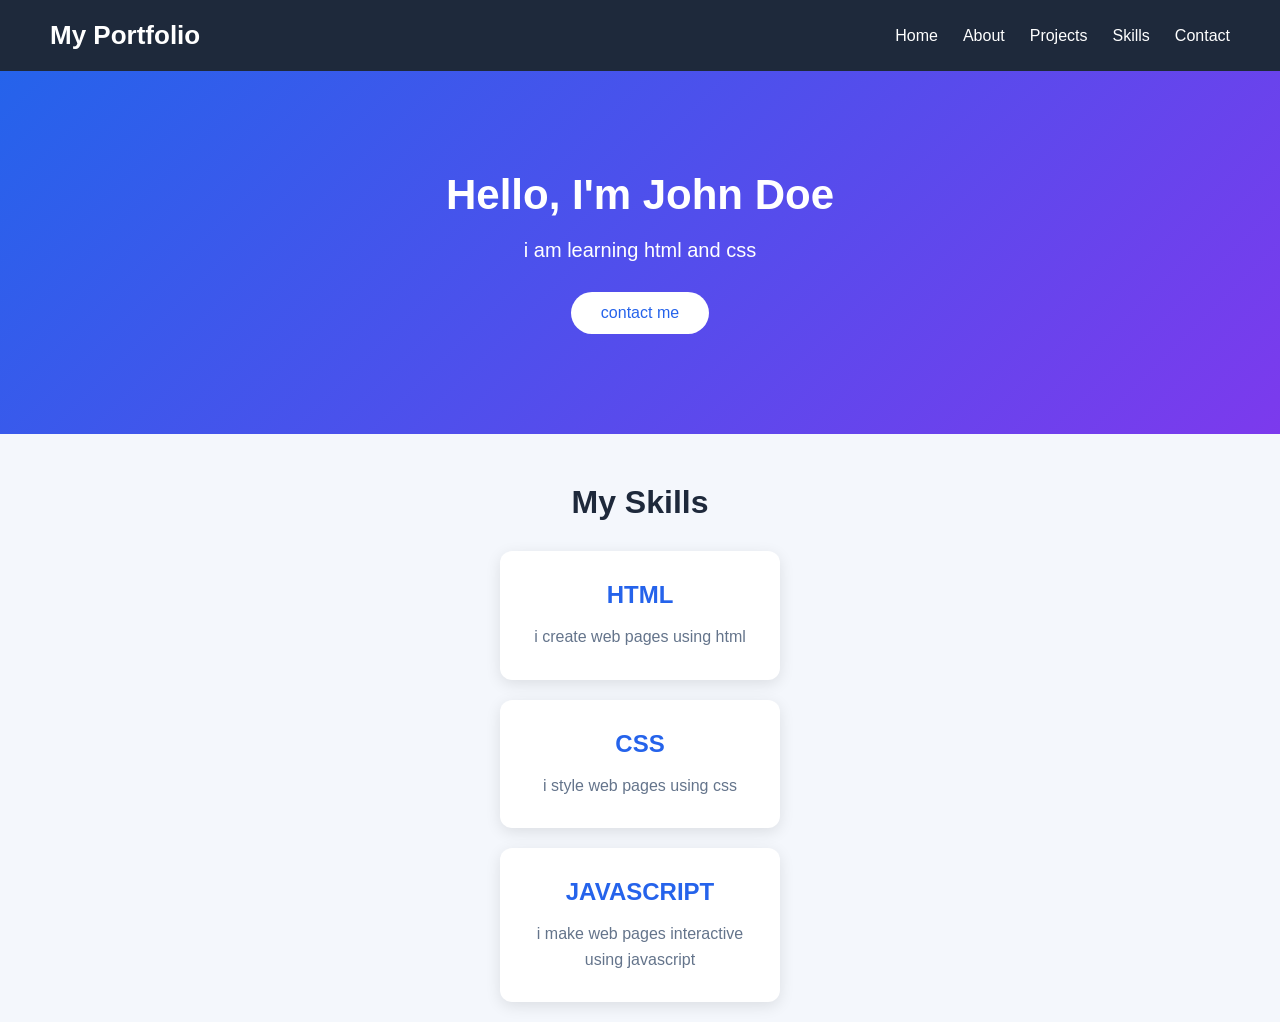
==== frontend/index.html @ a8ea65db "index.htmk" ====
<!-- <!-- <!-- <h1>hii good morning student</h1>
<h2>Welcome to our website</h2>
<h3>We are glad to have you here</h3>
<h4>Feel free to explore and learn</h4>
<h5>Don't hesitate to reach out if you have any questions</h5>
<h6>Thank you for visiting!</h6>


<h1>about me</h1>

<p>I am a student learning web development.Web technology refers to the tools, programming languages, and techniques used to create, develop, and maintain websites and web applications.

1. Basic Web Technologies
HTML (HyperText Markup Language): Used to create the structure of web pages.

CSS (Cascading Style Sheets): Used to design and style web pages.

JavaScript: Used to make web pages interactive and dynamic.

PHP: A server-side scripting language used for web development.

Python: Used for backend development and web applications.

SQL: Used to store and manage data in databases.</p>

<h1>my favorite food</h1>
<img src="c:\Users\Admin\Downloads\img.webp" alt="Favorite Food" width="500" height="300">

<h1>student profile</h1>
<button onclick="alert('login clicked!')">Login</button>

<h1>Welcome to the student portal</h1>
<label for="name">Enter your name:</label>
<input type="text" id="name" name="name">
<br>
<label for="email">Enter your email:</label>
<input type="email" id="email" name="email">
<label for="dob">Enter date of birth:</label>
<input type="date" id="dob" name="dob">
<br>
<label for="gender">Enter your gender:</label>
<input type="radio" id="male" name="gender" value="male">
<label for="male">Male</label>
<input type="radio" id="female" name="gender" value="female">
<label for="female">Female</label>
<br>
<br>
<label for="password">Enter your password:</label>
<input type="password" id="password" name="password">
<br>

<label for="confirm-password">Confirm your password:</label>
<input type="password" id="confirm-password" name="confirm-password">
<br>
<button onclick="alert('Registration successful!')">Register</button>
<br>
<br>
<label for="number">Enter your number:</label>
<input type="tel" id="number" name="number">
<br>

<button onclick="alert('form submitted!')">Submit</button>

<h1>student marks</h1>
<table border="2">
  <tr>
    <th>Subject</th>
    <th>Marks</th>
  </tr>
  <tr>
    <td>Mathematics</td>
    <td>95</td>
  </tr>
  <tr>
    <td>Science</td>
    <td>90</td>
  </tr>
  <tr>
    <td>English</td>
    <td>85</td>
  </tr>
  <tr>
    <td>History</td>
    <td>80</td>
  </tr>
  <tr>
    <td>Geography</td>
    <td>75</td>
  </tr>
</table>



<!DOCTYPE html>
<html>
<head>
    <title>Student Marks</title>

    <style>
        h1 {
            color: blue;
            text-align: center;
        }

        table {
            width: 60%;
            margin: auto;
            border-collapse: collapse;
        }

        th {
            background-color: lightblue;
        }

        th, td {
            border: 1px solid black;
            padding: 10px;
            text-align: center;
        }
    </style>
</head>

<body>

    <h1>Student Marks Sheet</h1>

    <table>
        <tr>
            <th>Subject</th>
            <th>Marks</th>
        </tr>
        <tr>
            <td>English</td>
            <td>85</td>
        </tr>
        <tr>
            <td>Maths</td>
            <td>90</td>
        </tr>
        <tr>
            <td>Science</td>
            <td>80</td>
        </tr>
        <tr>
            <td>Total</td>
            <td>255</td>
        </tr>
    </table>

</body>
</html>

<!DOCTYPE html>
<html>
<head>
    <title>Student Marks</title>
    <link rel="stylesheet" href="style.css">
</head>

<body>

    <h1>Student Marks Sheet</h1>

    <table>
        <tr>
            <th>Subject</th>
            <th>Marks</th>
        </tr>
        <tr>
            <td>English</td>
            <td>85</td>
        </tr>
        <tr>
            <td>Maths</td>
            <td>90</td>
        </tr>
        <tr>
            <td>Science</td>
            <td>80</td>
        </tr>
        <tr>
            <td>Total</td>
            <td>255</td>
        </tr>
    </table>

</body>
</html> -->

<!-- <!DOCTYPE html>
<html lang="en">
<head>
    <meta charset="UTF-8">
    <meta name="viewport" content="width=device-width, initial-scale=1.0">
    <title>Document</title>
    <link rel="stylesheet" href="style.css">
</head>
<body>
    <div class="container">
        <h1>Student Registration</h1>
        <p>Enter your details below:</p>
        <input type="text" placeholder="Enter your name">
        <br>


        <input type="email" placeholder="Enter your email">
        <br>


        <input type="password" placeholder="Enter your password">
        <br><br>


        <button>register Now</button>
    </div>
</body>
</html> -->
<!DOCTYPE html>
<html lang="en">
<head>
    <meta charset="UTF-8">
    <meta name="viewport" content="width=device-width, initial-scale=1.0">
    <title>Document</title>
    <link rel="stylesheet" href="style.css">
</head>
<body>
    <nav>
        <h2>My Portfolio</h2>
        <div class="links">
            <a href="#home">Home</a>
            <a href="#about">About</a>
            <a href="#projects">Projects</a>
            <a href="#skills">Skills</a>
            <a href="#contact">Contact</a>
        </div>
    </nav>
    <section class="hero">
        <h1>Hello, I'm John Doe</h1>
        <p> i am learning html and css</p>
        <button>contact me</button>
    </section>

    <h2 class="heading">My Skills</h2>

    <div class="container">
        <h2>html</h2>
        <p>i create web pages using html</p>
    </div>
    <div class="card">
        <h2>css</h2>
        <p>i style web pages using css</p>
    </div>
    <div class="card">
        <h2>javascript</h2>
        <p>i make web pages interactive using javascript</p>
    </div>
</body>
</html>
---- frontend/style.css ----
/* 



h1 {
    color: red;
    text-align: center;
}

table {
    width: 60%;
    margin: auto;
    border-collapse: collapse;
}

th {
    background-color: lightgreen;
}

th, td {
    border: 1px solid black;
    padding: 10px;
    text-align: center;
} */

/* h1{
    color: blue;
    text-align: center;
    font-size: 36px;
}
body {
    background-color: rgb(113, 180, 202);
    font-family: Arial, sans-serif;
    text-align: center;
}
p {
    font-size: 20px;
}
h1{
    text-align: center;
    color: white;
}
div{
    text-align: center;
    border: 2px solid black;
    margin: 20px;
    padding: 10px;
}
button {
    background-color: lightblue;
    color: black;
    padding: 10px 20px;
    border: none;
    border-radius: 5px;
    cursor: pointer;
}
.container {
    background-color: lightgray;
    width: 360px;
    margin: 100px auto;
    padding: 30px;
    border-radius: 10px;
  
}
input{
    padding: 10px;
    width: 100%;
    border: 1px solid #ccc;
    border-radius: 5px;
} */



/* General Styling */
* {
    margin: 0;
    padding: 0;
    box-sizing: border-box;
    font-family: Arial, sans-serif;
}

body {
    background-color: #f4f7fc;
    color: #333;
}

/* Navigation Bar */
nav {
    background-color: #1e293b;
    color: white;
    padding: 20px 50px;
    display: flex;
    justify-content: space-between;
    align-items: center;
}

nav h2 {
    font-size: 26px;
}

.links {
    display: flex;
    gap: 25px;
}

.links a {
    color: white;
    text-decoration: none;
    font-size: 16px;
    transition: 0.3s;
}

.links a:hover {
    color: #38bdf8;
}

/* Hero Section */
.hero {
    background: linear-gradient(135deg, #2563eb, #7c3aed);
    color: white;
    text-align: center;
    padding: 100px 20px;
}

.hero h1 {
    font-size: 42px;
    margin-bottom: 20px;
}

.hero p {
    font-size: 20px;
    margin-bottom: 30px;
}

/* Contact Button */
.hero button {
    background-color: white;
    color: #2563eb;
    border: none;
    padding: 12px 30px;
    font-size: 16px;
    border-radius: 25px;
    cursor: pointer;
    transition: 0.3s;
}

.hero button:hover {
    background-color: #1e293b;
    color: white;
    transform: scale(1.05);
}

/* Skills Heading */
.heading {
    text-align: center;
    font-size: 32px;
    margin: 50px 0 30px;
    color: #1e293b;
}

/* Skills Cards */
.container,
.card {
    background-color: white;
    width: 280px;
    padding: 30px 20px;
    margin: 20px auto;
    text-align: center;
    border-radius: 12px;
    box-shadow: 0 4px 15px rgba(0, 0, 0, 0.1);
    transition: 0.3s;
}

.container:hover,
.card:hover {
    transform: translateY(-8px);
    box-shadow: 0 8px 20px rgba(0, 0, 0, 0.15);
}

.container h2,
.card h2 {
    color: #2563eb;
    font-size: 24px;
    margin-bottom: 15px;
    text-transform: uppercase;
}

.container p,
.card p {
    color: #64748b;
    font-size: 16px;
    line-height: 1.6;
}

/* Responsive Design */
@media (max-width: 600px) {
    nav {
        flex-direction: column;
        gap: 20px;
        padding: 20px;
    }

    .links {
        flex-wrap: wrap;
        justify-content: center;
        gap: 15px;
    }

    .hero h1 {
        font-size: 30px;
    }

    .hero p {
        font-size: 17px;
    }

    .container,
    .card {
        width: 85%;
    }
}
---- frontend/style.css ----
/* 



h1 {
    color: red;
    text-align: center;
}

table {
    width: 60%;
    margin: auto;
    border-collapse: collapse;
}

th {
    background-color: lightgreen;
}

th, td {
    border: 1px solid black;
    padding: 10px;
    text-align: center;
} */

/* h1{
    color: blue;
    text-align: center;
    font-size: 36px;
}
body {
    background-color: rgb(113, 180, 202);
    font-family: Arial, sans-serif;
    text-align: center;
}
p {
    font-size: 20px;
}
h1{
    text-align: center;
    color: white;
}
div{
    text-align: center;
    border: 2px solid black;
    margin: 20px;
    padding: 10px;
}
button {
    background-color: lightblue;
    color: black;
    padding: 10px 20px;
    border: none;
    border-radius: 5px;
    cursor: pointer;
}
.container {
    background-color: lightgray;
    width: 360px;
    margin: 100px auto;
    padding: 30px;
    border-radius: 10px;
  
}
input{
    padding: 10px;
    width: 100%;
    border: 1px solid #ccc;
    border-radius: 5px;
} */



/* General Styling */
* {
    margin: 0;
    padding: 0;
    box-sizing: border-box;
    font-family: Arial, sans-serif;
}

body {
    background-color: #f4f7fc;
    color: #333;
}

/* Navigation Bar */
nav {
    background-color: #1e293b;
    color: white;
    padding: 20px 50px;
    display: flex;
    justify-content: space-between;
    align-items: center;
}

nav h2 {
    font-size: 26px;
}

.links {
    display: flex;
    gap: 25px;
}

.links a {
    color: white;
    text-decoration: none;
    font-size: 16px;
    transition: 0.3s;
}

.links a:hover {
    color: #38bdf8;
}

/* Hero Section */
.hero {
    background: linear-gradient(135deg, #2563eb, #7c3aed);
    color: white;
    text-align: center;
    padding: 100px 20px;
}

.hero h1 {
    font-size: 42px;
    margin-bottom: 20px;
}

.hero p {
    font-size: 20px;
    margin-bottom: 30px;
}

/* Contact Button */
.hero button {
    background-color: white;
    color: #2563eb;
    border: none;
    padding: 12px 30px;
    font-size: 16px;
    border-radius: 25px;
    cursor: pointer;
    transition: 0.3s;
}

.hero button:hover {
    background-color: #1e293b;
    color: white;
    transform: scale(1.05);
}

/* Skills Heading */
.heading {
    text-align: center;
    font-size: 32px;
    margin: 50px 0 30px;
    color: #1e293b;
}

/* Skills Cards */
.container,
.card {
    background-color: white;
    width: 280px;
    padding: 30px 20px;
    margin: 20px auto;
    text-align: center;
    border-radius: 12px;
    box-shadow: 0 4px 15px rgba(0, 0, 0, 0.1);
    transition: 0.3s;
}

.container:hover,
.card:hover {
    transform: translateY(-8px);
    box-shadow: 0 8px 20px rgba(0, 0, 0, 0.15);
}

.container h2,
.card h2 {
    color: #2563eb;
    font-size: 24px;
    margin-bottom: 15px;
    text-transform: uppercase;
}

.container p,
.card p {
    color: #64748b;
    font-size: 16px;
    line-height: 1.6;
}

/* Responsive Design */
@media (max-width: 600px) {
    nav {
        flex-direction: column;
        gap: 20px;
        padding: 20px;
    }

    .links {
        flex-wrap: wrap;
        justify-content: center;
        gap: 15px;
    }

    .hero h1 {
        font-size: 30px;
    }

    .hero p {
        font-size: 17px;
    }

    .container,
    .card {
        width: 85%;
    }
}
---- frontend/style.css ----
/* 



h1 {
    color: red;
    text-align: center;
}

table {
    width: 60%;
    margin: auto;
    border-collapse: collapse;
}

th {
    background-color: lightgreen;
}

th, td {
    border: 1px solid black;
    padding: 10px;
    text-align: center;
} */

/* h1{
    color: blue;
    text-align: center;
    font-size: 36px;
}
body {
    background-color: rgb(113, 180, 202);
    font-family: Arial, sans-serif;
    text-align: center;
}
p {
    font-size: 20px;
}
h1{
    text-align: center;
    color: white;
}
div{
    text-align: center;
    border: 2px solid black;
    margin: 20px;
    padding: 10px;
}
button {
    background-color: lightblue;
    color: black;
    padding: 10px 20px;
    border: none;
    border-radius: 5px;
    cursor: pointer;
}
.container {
    background-color: lightgray;
    width: 360px;
    margin: 100px auto;
    padding: 30px;
    border-radius: 10px;
  
}
input{
    padding: 10px;
    width: 100%;
    border: 1px solid #ccc;
    border-radius: 5px;
} */



/* General Styling */
* {
    margin: 0;
    padding: 0;
    box-sizing: border-box;
    font-family: Arial, sans-serif;
}

body {
    background-color: #f4f7fc;
    color: #333;
}

/* Navigation Bar */
nav {
    background-color: #1e293b;
    color: white;
    padding: 20px 50px;
    display: flex;
    justify-content: space-between;
    align-items: center;
}

nav h2 {
    font-size: 26px;
}

.links {
    display: flex;
    gap: 25px;
}

.links a {
    color: white;
    text-decoration: none;
    font-size: 16px;
    transition: 0.3s;
}

.links a:hover {
    color: #38bdf8;
}

/* Hero Section */
.hero {
    background: linear-gradient(135deg, #2563eb, #7c3aed);
    color: white;
    text-align: center;
    padding: 100px 20px;
}

.hero h1 {
    font-size: 42px;
    margin-bottom: 20px;
}

.hero p {
    font-size: 20px;
    margin-bottom: 30px;
}

/* Contact Button */
.hero button {
    background-color: white;
    color: #2563eb;
    border: none;
    padding: 12px 30px;
    font-size: 16px;
    border-radius: 25px;
    cursor: pointer;
    transition: 0.3s;
}

.hero button:hover {
    background-color: #1e293b;
    color: white;
    transform: scale(1.05);
}

/* Skills Heading */
.heading {
    text-align: center;
    font-size: 32px;
    margin: 50px 0 30px;
    color: #1e293b;
}

/* Skills Cards */
.container,
.card {
    background-color: white;
    width: 280px;
    padding: 30px 20px;
    margin: 20px auto;
    text-align: center;
    border-radius: 12px;
    box-shadow: 0 4px 15px rgba(0, 0, 0, 0.1);
    transition: 0.3s;
}

.container:hover,
.card:hover {
    transform: translateY(-8px);
    box-shadow: 0 8px 20px rgba(0, 0, 0, 0.15);
}

.container h2,
.card h2 {
    color: #2563eb;
    font-size: 24px;
    margin-bottom: 15px;
    text-transform: uppercase;
}

.container p,
.card p {
    color: #64748b;
    font-size: 16px;
    line-height: 1.6;
}

/* Responsive Design */
@media (max-width: 600px) {
    nav {
        flex-direction: column;
        gap: 20px;
        padding: 20px;
    }

    .links {
        flex-wrap: wrap;
        justify-content: center;
        gap: 15px;
    }

    .hero h1 {
        font-size: 30px;
    }

    .hero p {
        font-size: 17px;
    }

    .container,
    .card {
        width: 85%;
    }
}
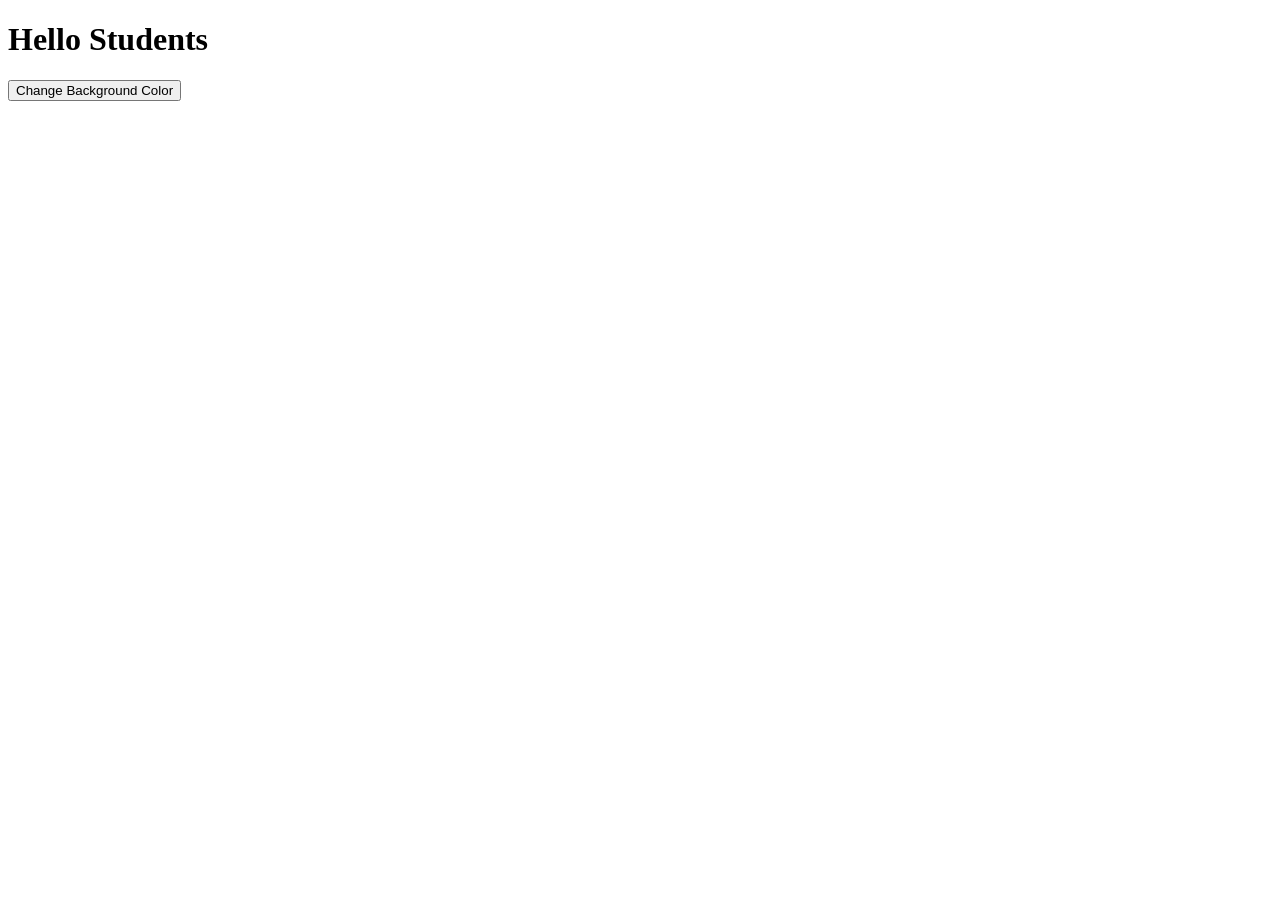
==== commit 0db19c14: "index.html" ====
--- a/frontend/index.html
+++ b/frontend/index.html
@@ -215,7 +215,7 @@
     </div>
 </body>
 </html> -->
-<!DOCTYPE html>
+<!-- <!DOCTYPE html>
 <html lang="en">
 <head>
     <meta charset="UTF-8">
@@ -255,4 +255,43 @@
         <p>i make web pages interactive using javascript</p>
     </div>
 </body>
+</html> -->
+
+
+<!-- <!DOCTYPE html>
+<html lang="en">
+<head>
+    <meta charset="UTF-8">
+    <meta name="viewport" content="width=device-width, initial-scale=1.0">
+    <title>Change Text</title>
+    <script src="script.js" defer></script>
+</head>
+<body>
+
+    <h1 id="title">Hello Students</h1>
+
+    <button onclick="changeText()">
+        Change Heading
+    </button>
+
+</body>
+</html> -->
+
+<!DOCTYPE html>
+<html lang="en">
+<head>
+    <meta charset="UTF-8">
+    <meta name="viewport" content="width=device-width, initial-scale=1.0">
+    <title>Change Background Color</title>
+    <script src="script.js" defer></script>
+</head>
+<body>
+
+    <h1 id="title">Hello Students</h1>
+
+    <button onclick="changeColor()">
+        Change Background Color
+    </button>
+
+</body>
 </html>
--- a/frontend/style.css
+++ b/frontend/style.css
@@ -1,4 +1,4 @@
-/* 
+/* /* /* 
 
 
 
@@ -72,7 +72,7 @@
 
 
 /* General Styling */
-* {
+/* * {
     margin: 0;
     padding: 0;
     box-sizing: border-box;
@@ -84,7 +84,6 @@
     color: #333;
 }
 
-/* Navigation Bar */
 nav {
     background-color: #1e293b;
     color: white;
@@ -114,7 +113,6 @@
     color: #38bdf8;
 }
 
-/* Hero Section */
 .hero {
     background: linear-gradient(135deg, #2563eb, #7c3aed);
     color: white;
@@ -132,7 +130,6 @@
     margin-bottom: 30px;
 }
 
-/* Contact Button */
 .hero button {
     background-color: white;
     color: #2563eb;
@@ -150,7 +147,7 @@
     transform: scale(1.05);
 }
 
-/* Skills Heading */
+
 .heading {
     text-align: center;
     font-size: 32px;
@@ -158,7 +155,7 @@
     color: #1e293b;
 }
 
-/* Skills Cards */
+
 .container,
 .card {
     background-color: white;
@@ -192,7 +189,6 @@
     line-height: 1.6;
 }
 
-/* Responsive Design */
 @media (max-width: 600px) {
     nav {
         flex-direction: column;
@@ -218,4 +214,4 @@
     .card {
         width: 85%;
     }
-}
+}   */
--- a/frontend/style.css
+++ b/frontend/style.css
@@ -1,4 +1,4 @@
-/* 
+/* /* /* 
 
 
 
@@ -72,7 +72,7 @@
 
 
 /* General Styling */
-* {
+/* * {
     margin: 0;
     padding: 0;
     box-sizing: border-box;
@@ -84,7 +84,6 @@
     color: #333;
 }
 
-/* Navigation Bar */
 nav {
     background-color: #1e293b;
     color: white;
@@ -114,7 +113,6 @@
     color: #38bdf8;
 }
 
-/* Hero Section */
 .hero {
     background: linear-gradient(135deg, #2563eb, #7c3aed);
     color: white;
@@ -132,7 +130,6 @@
     margin-bottom: 30px;
 }
 
-/* Contact Button */
 .hero button {
     background-color: white;
     color: #2563eb;
@@ -150,7 +147,7 @@
     transform: scale(1.05);
 }
 
-/* Skills Heading */
+
 .heading {
     text-align: center;
     font-size: 32px;
@@ -158,7 +155,7 @@
     color: #1e293b;
 }
 
-/* Skills Cards */
+
 .container,
 .card {
     background-color: white;
@@ -192,7 +189,6 @@
     line-height: 1.6;
 }
 
-/* Responsive Design */
 @media (max-width: 600px) {
     nav {
         flex-direction: column;
@@ -218,4 +214,4 @@
     .card {
         width: 85%;
     }
-}
+}   */
--- a/frontend/style.css
+++ b/frontend/style.css
@@ -1,4 +1,4 @@
-/* 
+/* /* /* 
 
 
 
@@ -72,7 +72,7 @@
 
 
 /* General Styling */
-* {
+/* * {
     margin: 0;
     padding: 0;
     box-sizing: border-box;
@@ -84,7 +84,6 @@
     color: #333;
 }
 
-/* Navigation Bar */
 nav {
     background-color: #1e293b;
     color: white;
@@ -114,7 +113,6 @@
     color: #38bdf8;
 }
 
-/* Hero Section */
 .hero {
     background: linear-gradient(135deg, #2563eb, #7c3aed);
     color: white;
@@ -132,7 +130,6 @@
     margin-bottom: 30px;
 }
 
-/* Contact Button */
 .hero button {
     background-color: white;
     color: #2563eb;
@@ -150,7 +147,7 @@
     transform: scale(1.05);
 }
 
-/* Skills Heading */
+
 .heading {
     text-align: center;
     font-size: 32px;
@@ -158,7 +155,7 @@
     color: #1e293b;
 }
 
-/* Skills Cards */
+
 .container,
 .card {
     background-color: white;
@@ -192,7 +189,6 @@
     line-height: 1.6;
 }
 
-/* Responsive Design */
 @media (max-width: 600px) {
     nav {
         flex-direction: column;
@@ -218,4 +214,4 @@
     .card {
         width: 85%;
     }
-}
+}   */
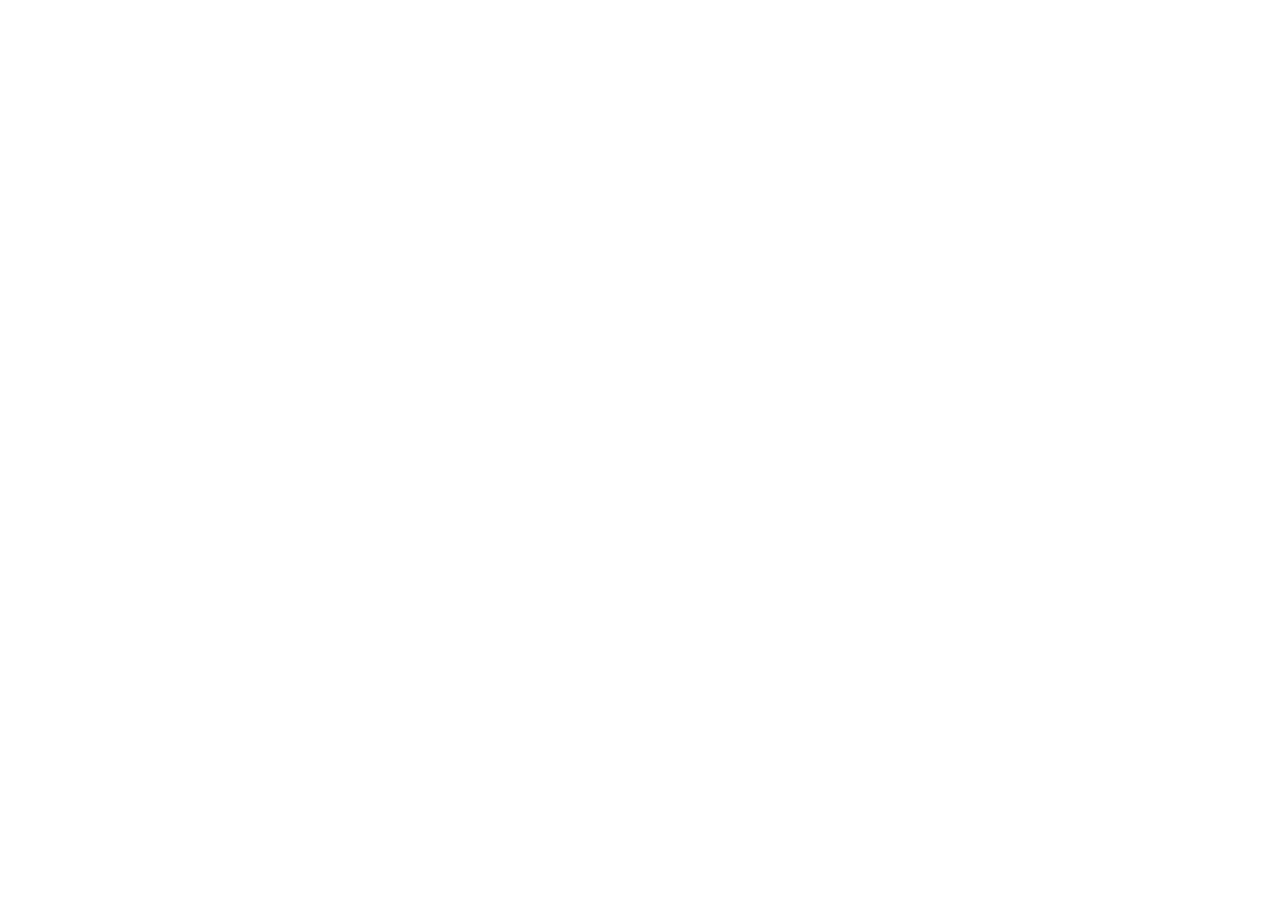
==== commit 77629a17: "day4.py" ====
--- a/frontend/index.html
+++ b/frontend/index.html
@@ -277,7 +277,7 @@
 </body>
 </html> -->
 
-<!DOCTYPE html>
+<!-- <!DOCTYPE html>
 <html lang="en">
 <head>
     <meta charset="UTF-8">
@@ -290,8 +290,8 @@
     <h1 id="title">Hello Students</h1>
 
     <button onclick="changeColor()">
-        Change Background Color
+        Change Background Color 
     </button>
 
 </body>
-</html>+</html> --> 
